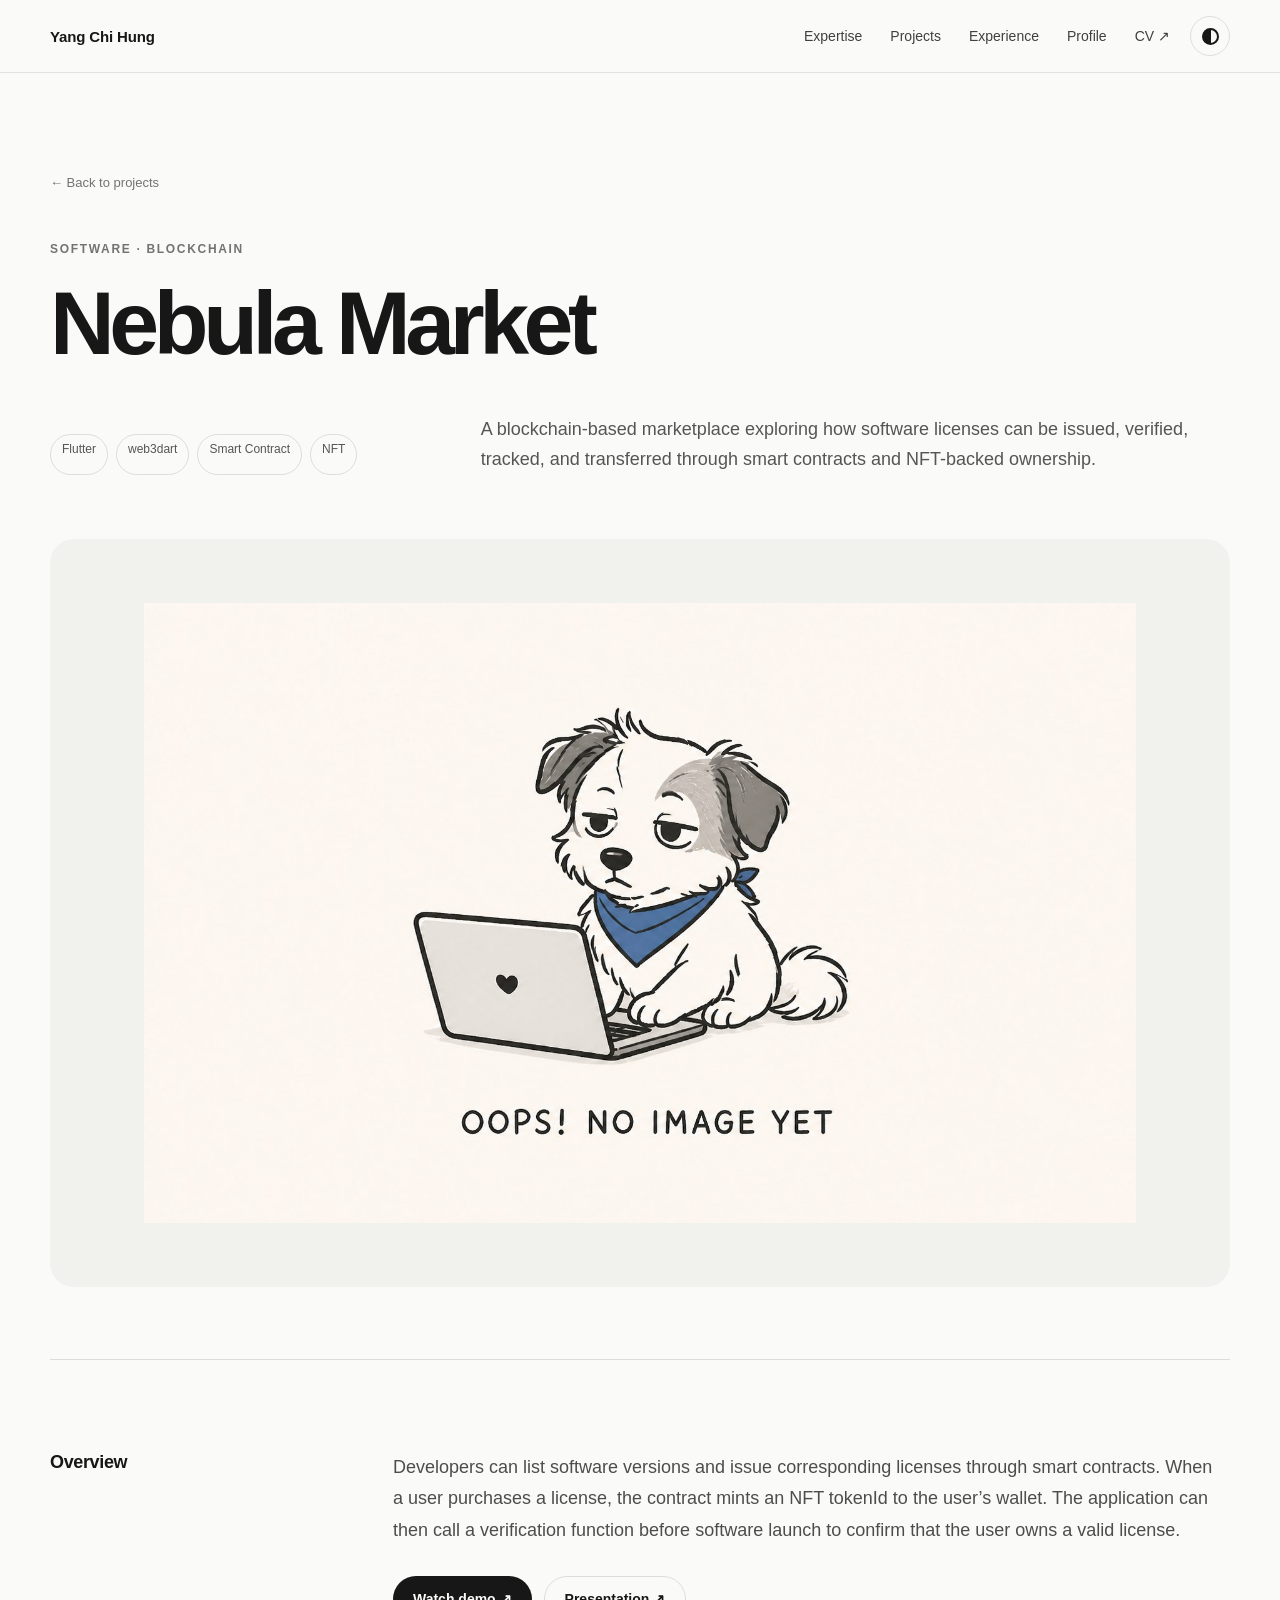
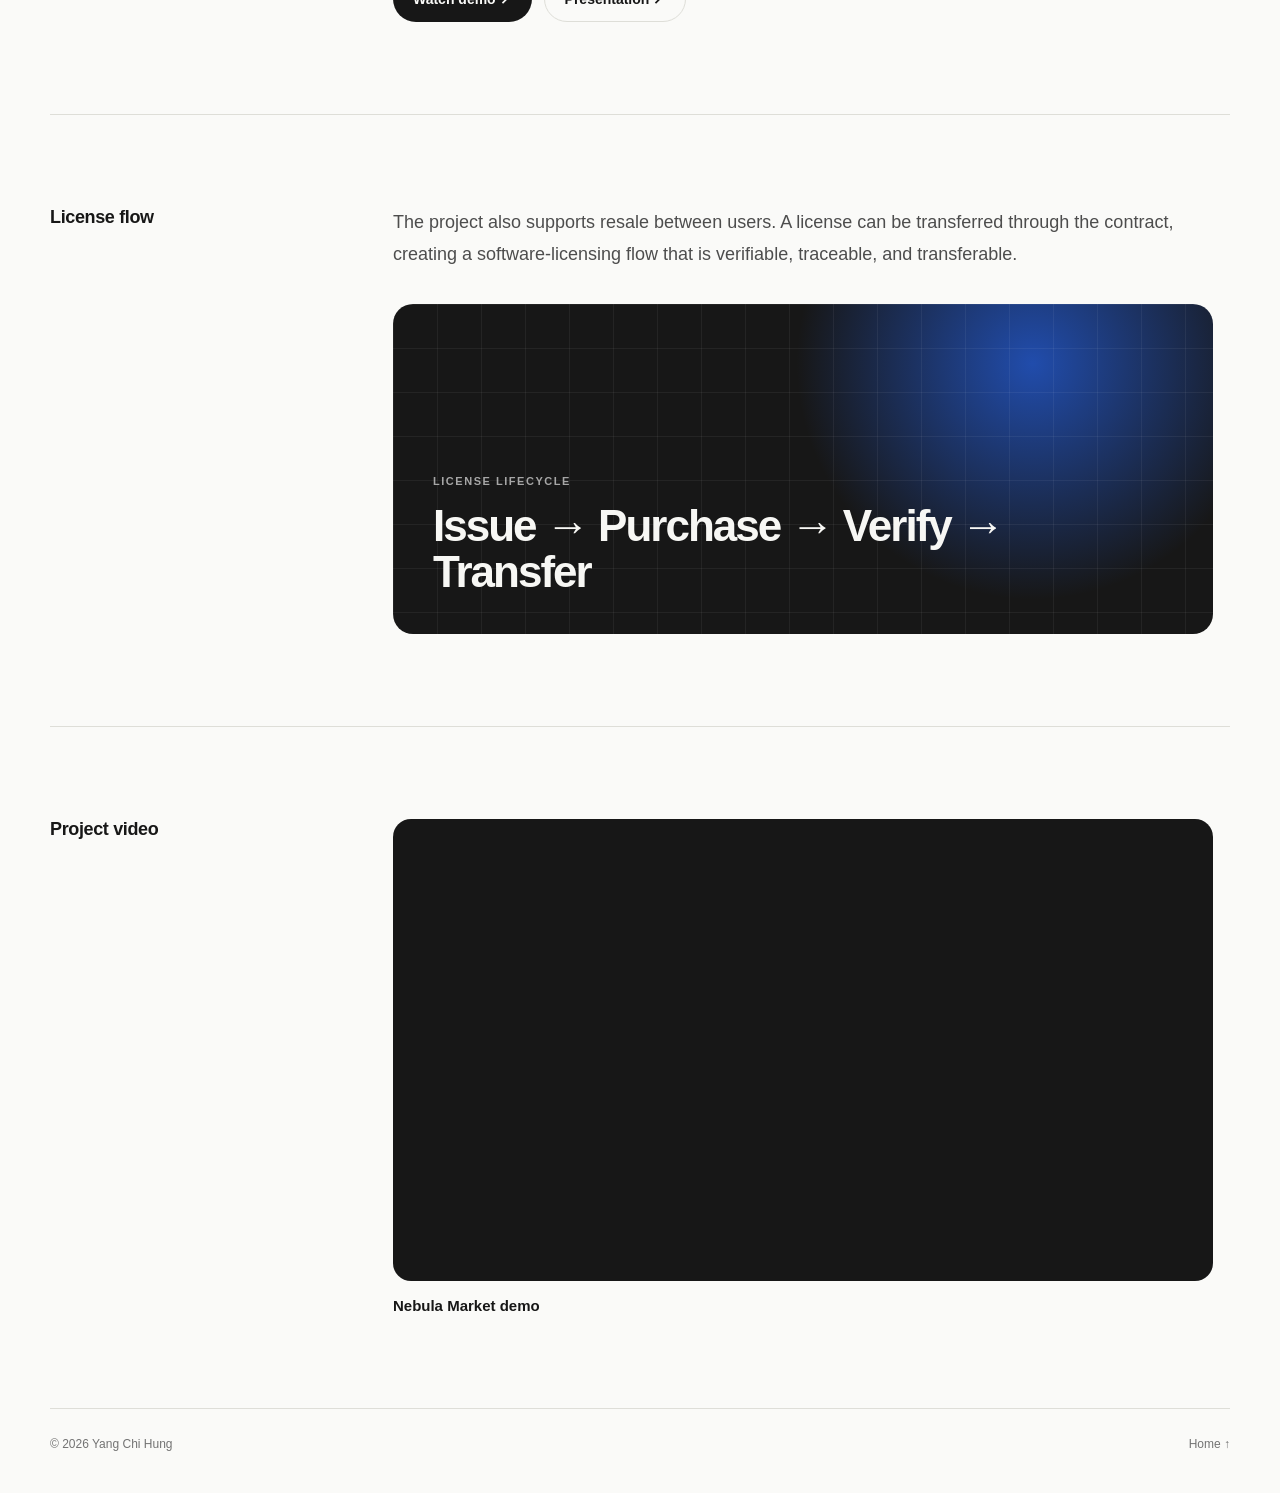
==== projects/nebula.html @ 0f46e376 "Replace Mijing hosted video with YouTube Shorts" ====
<!doctype html>
<html lang="en">
<head>
  <meta charset="utf-8" />
  <meta name="viewport" content="width=device-width, initial-scale=1" />
  <meta name="description" content="Nebula Market — Yang Chi Hung portfolio project." />
  <title>Nebula Market — Yang Chi Hung</title>
  <link rel="icon" href="../assets/favicon.svg" type="image/svg+xml" />
  <script src="../theme-init.js"></script>
  <link rel="stylesheet" href="../styles.css?v=20260827-4" />
</head>
<body class="project-page">
  <header class="site-header"><div class="wrap nav-wrap"><a class="brand" href="../index.html">Yang Chi Hung</a><nav class="nav"><a href="../index.html#expertise">Expertise</a><a href="../index.html#projects">Projects</a><a href="../index.html#experience">Experience</a><a href="../index.html#about">Profile</a><a href="../assets/documents/yang-chi-hung-cv.pdf" target="_blank" rel="noreferrer">CV ↗</a></nav><button class="nav-toggle" type="button" aria-label="Open navigation" aria-expanded="false"><span></span><span></span></button></div></header>
  <main>
    <section class="project-hero wrap reveal">
      <a class="back-link" href="../index.html#projects">← Back to projects</a>
      <p class="eyebrow">Software · Blockchain</p>
      <h1>Nebula Market</h1>
      <div class="project-summary"><div class="tags"><span>Flutter</span><span>web3dart</span><span>Smart Contract</span><span>NFT</span></div><p>A blockchain-based marketplace exploring how software licenses can be issued, verified, tracked, and transferred through smart contracts and NFT-backed ownership.</p></div>
      <div class="project-hero-image project-carousel project-detail-carousel" data-project-gallery="nebula" aria-label="Nebula Market project gallery"><img src="../assets/images/project-placeholder-dog-en.jpg" alt="No image available for the Nebula Market project yet" /></div>
    </section>

    <section class="case-section wrap reveal"><div class="case-grid"><h2>Overview</h2><div class="case-content"><p>Developers can list software versions and issue corresponding licenses through smart contracts. When a user purchases a license, the contract mints an NFT tokenId to the user’s wallet. The application can then call a verification function before software launch to confirm that the user owns a valid license.</p><div class="link-row"><a class="button button-dark" href="https://youtu.be/H5aj_MFhBm4?si=EhKtqLig62_MJYZG" target="_blank" rel="noreferrer">Watch demo ↗</a><a class="button button-light" href="https://canva.link/n22kzscccux7rz4" target="_blank" rel="noreferrer">Presentation ↗</a></div></div></div></section>

    <section class="case-section wrap reveal"><div class="case-grid"><h2>License flow</h2><div class="case-content"><p>The project also supports resale between users. A license can be transferred through the contract, creating a software-licensing flow that is verifiable, traceable, and transferable.</p><div class="case-image visual-placeholder visual-placeholder-compact" role="img" aria-label="Nebula Market software license flow"><span>License lifecycle</span><strong>Issue → Purchase → Verify → Transfer</strong></div></div></div></section>

    <section class="case-section wrap reveal"><div class="case-grid"><h2>Project video</h2><div class="case-content" data-project-videos="nebula"><p>Watch the project demo through the link above.</p></div></div></section>
  </main>
  <footer class="footer wrap"><span>© <span id="year"></span> Yang Chi Hung</span><a href="../index.html">Home ↑</a></footer>
  <script type="module" src="../script.js?v=20260827-4"></script>
</body>
</html>
---- styles.css ----
:root {
  --bg: #fafaf8;
  --surface: #f1f1ed;
  --surface-2: #ffffff;
  --text: #171717;
  --ink: #171717;
  --muted: #737373;
  --line: #deded8;
  --line-strong: #bdbdb5;
  --accent: #2563eb;
  --copy: #555555;
  --copy-strong: #4d4d4d;
  --nav-text: #404040;
  --header-bg: rgba(250,250,248,.86);
  --header-line: rgba(222,222,216,.82);
  --card-wash: rgba(255,255,255,.44);
  --accent-wash: rgba(37,99,235,.06);
  --dialog-shadow: rgba(0,0,0,.24);
  --menu-shadow: rgba(0,0,0,.08);
  --max: 1180px;
  --radius: 24px;
  color-scheme: light;
}

:root[data-theme='dark'] {
  --bg: #0b0b0b;
  --surface: #171717;
  --surface-2: #222222;
  --text: #f4f4f1;
  --ink: #f4f4f1;
  --muted: #a3a3a3;
  --line: #323232;
  --line-strong: #565656;
  --accent: #7aa2ff;
  --copy: #c2c2c0;
  --copy-strong: #d0d0cd;
  --nav-text: #d6d6d3;
  --header-bg: rgba(11,11,11,.86);
  --header-line: rgba(50,50,50,.86);
  --card-wash: rgba(255,255,255,.04);
  --accent-wash: rgba(122,162,255,.12);
  --dialog-shadow: rgba(0,0,0,.55);
  --menu-shadow: rgba(0,0,0,.38);
  color-scheme: dark;
}

@media (prefers-color-scheme: dark) {
  :root:not([data-theme]) {
    --bg: #0b0b0b;
    --surface: #171717;
    --surface-2: #222222;
    --text: #f4f4f1;
    --ink: #f4f4f1;
    --muted: #a3a3a3;
    --line: #323232;
    --line-strong: #565656;
    --accent: #7aa2ff;
    --copy: #c2c2c0;
    --copy-strong: #d0d0cd;
    --nav-text: #d6d6d3;
    --header-bg: rgba(11,11,11,.86);
    --header-line: rgba(50,50,50,.86);
    --card-wash: rgba(255,255,255,.04);
    --accent-wash: rgba(122,162,255,.12);
    --dialog-shadow: rgba(0,0,0,.55);
    --menu-shadow: rgba(0,0,0,.38);
    color-scheme: dark;
  }
}

* { box-sizing: border-box; }
html { scroll-behavior: smooth; }
body {
  margin: 0;
  background: var(--bg);
  color: var(--text);
  font-family: Inter, ui-sans-serif, -apple-system, BlinkMacSystemFont, "Segoe UI", "Noto Sans TC", sans-serif;
  -webkit-font-smoothing: antialiased;
  transition: background-color .25s ease, color .25s ease;
}
a { color: inherit; text-decoration: none; }
img { display: block; width: 100%; }
.wrap { width: min(calc(100% - 48px), var(--max)); margin: 0 auto; }

.site-header {
  position: sticky;
  top: 0;
  z-index: 50;
  border-bottom: 1px solid var(--header-line);
  background: var(--header-bg);
  backdrop-filter: blur(18px);
  transition: border-color .25s ease, background-color .25s ease;
}
.nav-wrap { height: 72px; display: flex; align-items: center; justify-content: space-between; }
.brand { font-size: 15px; font-weight: 700; letter-spacing: -.01em; }
.nav { display: flex; gap: 28px; margin-left:auto; font-size: 14px; color: var(--nav-text); }
.nav a { transition: color .2s ease; }
.nav a:hover { color: var(--accent); }
.theme-toggle { display:grid; width:40px; height:40px; margin-left:20px; padding:0; place-items:center; border:1px solid var(--line); border-radius:50%; color:var(--text); background:transparent; cursor:pointer; transition:border-color .2s ease, color .2s ease, background-color .2s ease; }
.theme-toggle:hover, .theme-toggle:focus-visible { border-color:var(--accent); color:var(--accent); background:var(--accent-wash); }
.theme-toggle:focus-visible { outline:3px solid var(--accent-wash); outline-offset:3px; }
.theme-toggle-icon { display:block; width:17px; height:17px; border:2px solid currentColor; border-radius:50%; background:linear-gradient(90deg,currentColor 50%,transparent 50%); transition:transform .25s ease; }
:root[data-theme='dark'] .theme-toggle-icon { transform:rotate(180deg); }
.nav-toggle { display: none; background: none; border: 0; padding: 10px; cursor: pointer; }
.nav-toggle span { display:block; width:22px; height:1.5px; margin:5px; background:var(--text); }

.hero {
  min-height: calc(100vh - 72px);
  display: grid;
  grid-template-columns: minmax(0, 1.45fr) minmax(280px, .55fr);
  align-items: center;
  gap: 84px;
  padding-top: 80px;
  padding-bottom: 84px;
}
.eyebrow, .section-label, .project-type {
  margin: 0 0 24px;
  font-size: 12px;
  font-weight: 700;
  text-transform: uppercase;
  letter-spacing: .14em;
  color: var(--muted);
}
.hero h1 {
  margin: 0;
  max-width: 840px;
  font-size: clamp(54px, 7vw, 96px);
  line-height: .98;
  letter-spacing: -.065em;
  font-weight: 650;
}
.hero-lead { max-width: 690px; margin: 32px 0 0; color: var(--copy); font-size: clamp(18px, 2vw, 23px); line-height: 1.55; letter-spacing: -.015em; }
.hero-actions { display: flex; gap: 12px; margin-top: 34px; }
.button { display: inline-flex; align-items: center; justify-content: center; min-height: 46px; padding: 0 20px; border-radius: 999px; font-size: 14px; font-weight: 650; transition: transform .2s ease, background .2s ease; }
.button:hover { transform: translateY(-2px); }
.button-dark { background: var(--text); color: var(--bg); }
.button-light { border: 1px solid var(--line); background: transparent; }
.hero-aside { align-self: end; padding-bottom: 4px; }
.portrait { width: 210px; max-width: 100%; aspect-ratio: 4 / 5; object-fit: cover; border-radius: 22px; filter: saturate(.82); }
.hero-meta { display: grid; gap: 8px; margin-top: 20px; font-size: 13px; color: var(--muted); }

.section { padding: 112px 0; border-top: 1px solid var(--line); }
.section h2 { margin: 0; font-size: clamp(36px, 5vw, 64px); line-height: 1.05; letter-spacing: -.045em; font-weight: 620; }
.about-grid { display:grid; grid-template-columns: 1fr 1fr; gap: 88px; }
.about-copy { font-size: 18px; line-height: 1.7; color: var(--copy-strong); }
.about-copy p:first-child { margin-top: 2px; }
.stats { margin-top: 72px; display:grid; grid-template-columns:repeat(4,1fr); border-top:1px solid var(--line); border-bottom:1px solid var(--line); }
.stats div { padding: 24px 18px 24px 0; }
.stats div + div { border-left:1px solid var(--line); padding-left:24px; }
.stats strong { display:block; font-size: 28px; letter-spacing:-.04em; }
.stats span { display:block; margin-top:6px; font-size:13px; color:var(--muted); }
.section-heading { display:grid; grid-template-columns: .35fr 1fr; gap:40px; align-items:end; margin-bottom:56px; }
.section-heading .section-label { margin:0; }
.section-heading.compact { align-items:start; }
.section-heading.compact h2 { font-size: clamp(32px,4vw,48px); max-width:750px; }
.section-heading-simple { display:block; }
.section-heading-simple .section-label { color:var(--ink); font-size:clamp(34px,4.5vw,60px); font-weight:720; line-height:1; letter-spacing:-.045em; text-transform:none; }

.expertise-grid { display:grid; grid-template-columns:1fr 1fr; border-top:1px solid var(--line); }
.expertise-card { display:grid; grid-template-columns:48px 1fr; gap:20px; min-height:310px; padding:34px 30px 34px 0; border-bottom:1px solid var(--line); }
.expertise-card:nth-child(even) { padding-left:30px; border-left:1px solid var(--line); }
.expertise-index { color:var(--muted); font-size:12px; font-variant-numeric:tabular-nums; }
.expertise-kicker { margin:0 0 14px; color:var(--accent); font-size:11px; font-weight:750; letter-spacing:.13em; text-transform:uppercase; }
.expertise-card h3 { margin:0; font-size:clamp(27px,3vw,38px); line-height:1.08; letter-spacing:-.04em; font-weight:620; }
.expertise-card > div > p:not(.expertise-kicker) { max-width:480px; margin:20px 0 0; color:var(--copy); font-size:15px; line-height:1.7; }
.expertise-grid-three { grid-template-columns:repeat(3,1fr); }
.expertise-grid-three .expertise-card { grid-template-columns:34px 1fr; min-height:360px; padding:34px 24px; border-left:1px solid var(--line); }
.expertise-grid-three .expertise-card:first-child { padding-left:0; border-left:0; }

.project-track { padding-top:40px; }
.project-track + .project-track { margin-top:112px; padding-top:72px; border-top:1px solid var(--line); }
.project-track-heading { display:grid; grid-template-columns:.15fr .75fr 1fr; gap:32px; align-items:start; padding-bottom:42px; }
.project-track-heading > span { color:var(--ink); font-size:clamp(29px,4vw,44px); font-weight:620; line-height:1.05; letter-spacing:-.04em; font-variant-numeric:tabular-nums; }
.project-track-heading div > p { margin:0 0 10px; color:var(--accent); font-size:11px; font-weight:750; letter-spacing:.13em; text-transform:uppercase; }
.project-track-heading h3 { margin:0; font-size:clamp(29px,4vw,44px); line-height:1.05; letter-spacing:-.04em; font-weight:620; }
.project-track-heading > p { max-width:500px; margin:0; color:var(--copy); font-size:15px; line-height:1.7; }
.other-projects-label { margin:8px 0 20px; color:var(--muted); font-size:11px; font-weight:750; letter-spacing:.13em; text-transform:uppercase; }

.flagship-project { display:grid; grid-template-columns:minmax(0,1.15fr) minmax(320px,.85fr); gap:clamp(38px,6vw,80px); align-items:center; padding:32px 0 74px; }
.flagship-project:last-child { padding-bottom:0; }
.flagship-project-reverse { grid-template-columns:minmax(320px,.85fr) minmax(0,1.15fr); }
.flagship-project-reverse .flagship-media { order:2; }
.flagship-project-reverse .flagship-copy { order:1; }
.flagship-media { display:block; overflow:hidden; border-radius:var(--radius); background:var(--surface); }
.flagship-media .carousel-slide { width:100%; aspect-ratio:16/10; }
.flagship-media img { height:100%; object-fit:contain; padding:clamp(20px,3vw,44px); transition:transform .4s ease; }
.flagship-media:hover img { transform:scale(1.015); }
.flagship-media.placeholder-media img { padding:0; object-fit:cover; }
.flagship-media.presentation-media img { padding:0; object-fit:contain; background:#ededed; }
.project-carousel { position:relative; }
.carousel-slide { display:none; }
.carousel-slide.is-active { display:block; }
.carousel-button {
  position:absolute;
  top:50%;
  z-index:3;
  width:44px;
  height:44px;
  padding:0 0 3px;
  border:1px solid rgba(255,255,255,.55);
  border-radius:50%;
  color:#fff;
  background:rgba(23,23,23,.72);
  box-shadow:0 5px 18px rgba(0,0,0,.18);
  font:400 30px/1 sans-serif;
  cursor:pointer;
  transform:translateY(-50%);
  transition:background .2s ease, transform .2s ease;
}
.carousel-button:hover { background:var(--accent); transform:translateY(-50%) scale(1.05); }
.carousel-button:focus-visible { outline:3px solid rgba(37,99,235,.35); outline-offset:3px; }
.carousel-prev { left:16px; }
.carousel-next { right:16px; }
.carousel-status { position:absolute; right:16px; bottom:14px; z-index:3; padding:7px 10px; border-radius:999px; color:#fff; background:rgba(23,23,23,.72); font-size:11px; font-variant-numeric:tabular-nums; }
.project-carousel.is-single .carousel-button, .project-carousel.is-single .carousel-status { display:none; }
.project-carousel:focus-visible { outline:3px solid rgba(37,99,235,.35); outline-offset:4px; }
.project-detail-carousel .carousel-track { width:100%; }
.video-grid { display:grid; grid-template-columns:repeat(2,minmax(0,1fr)); gap:24px; }
.video-grid-single { grid-template-columns:1fr; }
.video-card { min-width:0; }
.video-embed { position:relative; overflow:hidden; aspect-ratio:16/9; border-radius:18px; background:#171717; }
.video-embed iframe, .video-embed video { position:absolute; inset:0; width:100%; height:100%; border:0; }
.video-embed video { object-fit:contain; background:#171717; }
.video-grid-single .video-card-portrait { width:min(100%,420px); }
.video-card-portrait .video-embed { aspect-ratio:9/16; }
.video-card h3 { margin:14px 0 0; font-size:15px; line-height:1.4; }
.feature-tour-shell { --feature-accent:#c92a2a; }
.feature-tour-heading { max-width:850px; }
.feature-tour-heading .eyebrow { margin-bottom:12px; color:var(--feature-accent); }
.feature-tour-heading h3 { margin:0; font-size:clamp(38px,5vw,64px); line-height:1.02; letter-spacing:-.05em; }
.feature-tour-heading > p:last-child { max-width:760px; margin:20px 0 0; color:var(--copy); font-size:17px; line-height:1.7; }
.feature-tour-map { position:relative; overflow:hidden; margin-top:42px; border:1px solid var(--line); border-radius:26px; background:#ededed; }
.feature-tour-map > img { aspect-ratio:16/9; object-fit:contain; }
.feature-hotspot { position:absolute; left:var(--hotspot-x); top:var(--hotspot-y); width:42px; height:42px; padding:0; border:2px solid #fff; border-radius:50%; color:#fff; background:rgba(23,23,23,.76); box-shadow:0 5px 18px rgba(0,0,0,.28); cursor:pointer; transform:translate(-50%,-50%); transition:background .2s ease, box-shadow .2s ease, transform .2s ease; }
.feature-hotspot::before { content:''; position:absolute; inset:13px; border-radius:50%; background:currentColor; }
.feature-hotspot span { position:absolute; left:50%; bottom:calc(100% + 8px); width:max-content; max-width:150px; padding:6px 8px; border-radius:7px; color:var(--feature-accent); background:#fff; box-shadow:0 4px 14px rgba(0,0,0,.18); font:700 11px/1.2 Inter,ui-sans-serif,sans-serif; opacity:0; pointer-events:none; transform:translate(-50%,4px); transition:opacity .2s ease, transform .2s ease; }
.feature-hotspot:hover, .feature-hotspot:focus-visible { transform:translate(-50%,-50%) scale(1.1); }
.feature-hotspot:hover span, .feature-hotspot:focus-visible span, .feature-hotspot.is-active span { opacity:1; transform:translate(-50%,0); }
.feature-hotspot.is-active { color:#fff; background:var(--feature-accent); box-shadow:0 0 0 4px rgba(201,42,42,.2),0 5px 18px rgba(0,0,0,.28); }
.feature-hotspot:focus-visible { outline:3px solid rgba(201,42,42,.34); outline-offset:3px; }
.feature-tour-tabs { display:grid; grid-template-columns:repeat(6,minmax(0,1fr)); gap:8px; margin-top:14px; }
.feature-tour-tab { min-height:54px; padding:11px 13px; border:1px solid var(--line); border-radius:13px; color:var(--copy); background:transparent; font:650 12px/1.3 Inter,ui-sans-serif,sans-serif; text-align:left; cursor:pointer; transition:border-color .2s ease, color .2s ease, background .2s ease; }
.feature-tour-tab:hover, .feature-tour-tab:focus-visible, .feature-tour-tab.is-active { border-color:var(--feature-accent); color:var(--feature-accent); background:rgba(201,42,42,.06); }
.feature-tour-tab:focus-visible { outline:3px solid rgba(201,42,42,.24); outline-offset:2px; }
.feature-tour-detail { display:grid; grid-template-columns:minmax(0,1.55fr) minmax(280px,.45fr); gap:18px; margin-top:18px; }
.feature-tour-panel { display:flex; min-height:100%; padding:36px; justify-content:center; flex-direction:column; border:1px solid var(--line); border-radius:22px; background:var(--surface); }
.feature-tour-preview { overflow:hidden; aspect-ratio:16/9; border:1px solid var(--line); border-radius:22px; background:#ededed; }
.feature-tour-preview img { height:100%; object-fit:contain; }
.feature-tour-index { margin:0; color:var(--muted); font-size:10px; font-weight:750; letter-spacing:.13em; text-transform:uppercase; }
.feature-tour-panel h3 { margin:10px 0 0; color:var(--feature-accent); font-size:clamp(30px,3vw,43px); line-height:1.05; letter-spacing:-.04em; }
.feature-tour-panel > p:last-child { margin:18px 0 0; color:var(--copy); font-size:16px; line-height:1.7; }
.project-story-heading { max-width:850px; }
.project-story-heading .eyebrow { margin-bottom:12px; }
.project-story-heading h2 { margin:0; font-size:clamp(42px,6vw,72px); line-height:1; letter-spacing:-.055em; font-weight:640; }
.project-story-heading > p:last-child { max-width:700px; margin:22px 0 0; color:var(--copy); font-size:17px; line-height:1.7; }
.story-navigation { position:sticky; top:12px; z-index:12; display:grid; grid-template-columns:repeat(5,1fr); gap:1px; overflow:hidden; margin-top:42px; border:1px solid var(--line); border-radius:16px; background:var(--line); box-shadow:0 10px 30px var(--menu-shadow); }
.story-navigation a { display:flex; min-height:64px; padding:13px 15px; align-items:center; gap:10px; color:var(--copy); background:var(--bg); font-size:12px; font-weight:700; transition:color .2s ease, background .2s ease; }
.story-navigation a:hover, .story-navigation a:focus-visible { color:var(--accent); background:var(--surface); }
.story-navigation span { color:var(--accent); font-variant-numeric:tabular-nums; }
.story-chapter { padding:112px 0 12px; scroll-margin-top:84px; }
.story-chapter + .story-chapter { margin-top:88px; border-top:1px solid var(--line); }
.story-chapter-heading { display:grid; grid-template-columns:.32fr 1fr; gap:50px; margin-bottom:44px; }
.story-chapter-heading > div:first-child { display:flex; align-items:baseline; gap:14px; }
.story-chapter-heading span { color:var(--accent); font-size:34px; font-weight:650; letter-spacing:-.04em; }
.story-chapter-heading > div:first-child p { margin:0; color:var(--muted); font-size:11px; font-weight:750; letter-spacing:.12em; text-transform:uppercase; }
.story-chapter-heading h3 { max-width:780px; margin:0; font-size:clamp(34px,4.5vw,58px); line-height:1.04; letter-spacing:-.05em; }
.story-chapter-heading > div:last-child p { max-width:760px; margin:20px 0 0; color:var(--copy); font-size:16px; line-height:1.75; }
.story-card-grid { display:grid; grid-template-columns:repeat(2,minmax(0,1fr)); gap:22px; }
.story-card { overflow:hidden; margin:0; border:1px solid var(--line); border-radius:22px; background:var(--surface); }
.story-card-wide { grid-column:1 / -1; }
.story-card-media { overflow:hidden; aspect-ratio:16/9; background:#ededed; }
.story-card-media img { height:100%; object-fit:contain; }
.story-card figcaption { min-height:190px; padding:25px 27px 28px; }
.story-card figcaption > p { margin:0 0 12px; color:var(--accent); font-size:10px; font-weight:750; letter-spacing:.13em; text-transform:uppercase; }
.story-card h4 { margin:0; font-size:clamp(23px,2.5vw,34px); line-height:1.08; letter-spacing:-.035em; }
.story-card figcaption > span { display:block; max-width:680px; margin-top:14px; color:var(--copy); font-size:14px; line-height:1.65; }
.story-card-wide figcaption { display:grid; grid-template-columns:.3fr 1fr; gap:12px 40px; min-height:auto; }
.story-card-wide figcaption > p { grid-column:1; grid-row:1 / 3; }
.story-card-wide h4, .story-card-wide figcaption > span { grid-column:2; }
.flagship-copy { max-width:530px; }
.flagship-meta { display:flex; justify-content:space-between; gap:24px; margin-bottom:46px; padding-bottom:14px; border-bottom:1px solid var(--line); color:var(--muted); font-size:11px; font-weight:700; letter-spacing:.1em; text-transform:uppercase; }
.flagship-copy .project-type { margin-bottom:14px; }
.flagship-copy h3 { margin:0; font-size:clamp(32px,4vw,52px); line-height:1.04; letter-spacing:-.045em; font-weight:620; }
.flagship-copy > p:not(.project-type) { margin:22px 0 0; color:var(--copy); font-size:16px; line-height:1.7; }

.other-project-grid { display:grid; grid-template-columns:repeat(3,1fr); border-top:1px solid var(--line); }
.other-project { display:block; min-width:0; padding:28px 28px 30px 0; border-bottom:1px solid var(--line); }
.other-project:nth-child(3n+2), .other-project:nth-child(3n+3) { padding-left:28px; border-left:1px solid var(--line); }
.other-project-media { overflow:hidden; aspect-ratio:16/10; border-radius:14px; background:var(--surface); }
.other-project-media img { height:100%; object-fit:cover; transition:transform .35s ease; }
.other-project-media img.media-contain { object-fit:contain; padding:14px; }
.other-project-media img.media-dark { background:#414141; }
a.other-project:hover .other-project-media img { transform:scale(1.018); }
.other-project-body { display:flex; min-height:230px; flex-direction:column; padding-top:22px; }
.other-project span { color:var(--muted); font-size:11px; font-weight:700; letter-spacing:.11em; text-transform:uppercase; }
.other-project h3 { margin:26px 0 0; font-size:23px; line-height:1.15; letter-spacing:-.03em; }
.other-project p { margin:14px 0 28px; color:var(--muted); font-size:14px; line-height:1.6; }
.other-project b { margin-top:auto; font-size:12px; font-weight:700; }
a.other-project:hover h3, a.other-project:hover b { color:var(--accent); }

.discipline-group { display:grid; grid-template-columns:.35fr 1fr; gap:40px; padding:58px 0 86px; border-top:1px solid var(--line); }
.discipline-group:last-child { padding-bottom:0; }
.discipline-heading { position:sticky; top:104px; align-self:start; }
.discipline-heading span { display:block; margin-bottom:18px; color:var(--muted); font-size:12px; font-variant-numeric:tabular-nums; }
.discipline-heading p { margin:0; font-size:20px; line-height:1.35; letter-spacing:-.02em; font-weight:650; }
.discipline-projects { display:grid; grid-template-columns:1fr 1fr; gap:16px; }
.portfolio-card { display:flex; min-height:260px; padding:28px; flex-direction:column; border:1px solid var(--line); border-radius:20px; background:var(--card-wash); transition:border-color .2s ease, transform .2s ease, background .2s ease; }
a.portfolio-card:hover { transform:translateY(-3px); border-color:var(--line-strong); background:var(--surface-2); }
.portfolio-card-featured { grid-column:1 / -1; min-height:360px; padding:36px; background:var(--surface); }
.project-card-top { display:flex; justify-content:space-between; gap:20px; margin-bottom:auto; color:var(--muted); font-size:11px; font-weight:700; letter-spacing:.1em; text-transform:uppercase; }
.project-card-top span:last-child { text-align:right; }
.portfolio-card h3 { max-width:720px; margin:58px 0 0; font-size:clamp(25px,3vw,40px); line-height:1.1; letter-spacing:-.035em; font-weight:620; }
.portfolio-card:not(.portfolio-card-featured) h3 { margin-top:54px; font-size:25px; }
.portfolio-card p { max-width:700px; margin:16px 0 0; color:var(--copy); line-height:1.65; }
.portfolio-card .tags { margin-top:24px; }
.portfolio-card .text-link { margin-top:28px; }

.featured-project { margin-top: 32px; }
.project-media { display:block; background:var(--surface); border-radius:var(--radius); overflow:hidden; }
.project-media img { aspect-ratio: 16/10; object-fit: contain; padding: clamp(22px,4vw,54px); transition: transform .45s cubic-bezier(.2,.7,.2,1); }
.project-media-large img { aspect-ratio: 16/8.4; }
.project-media:hover img { transform: scale(1.018); }
.project-info { display:grid; grid-template-columns:.35fr 1fr; gap:40px; padding-top:30px; }
.project-index { font-size:13px; color:var(--muted); font-variant-numeric:tabular-nums; }
.project-info h3, .project-card h3 { margin:0; font-size: clamp(27px,3vw,40px); line-height:1.12; letter-spacing:-.035em; font-weight:620; }
.project-info p:not(.project-type), .project-card p:not(.project-type) { max-width:760px; color:var(--copy); line-height:1.65; font-size:16px; }
.project-type { margin:0 0 12px; }
.tags { display:flex; flex-wrap:wrap; gap:8px; margin-top:20px; }
.tags span, .tags a { padding:7px 11px; border:1px solid var(--line); border-radius:999px; font-size:12px; color:var(--copy); }
.tags a { transition:border-color .2s ease, color .2s ease, background .2s ease; }
.tags a:hover, .tags a:focus-visible { border-color:var(--accent); color:var(--accent); background:var(--accent-wash); }
.text-link { display:inline-flex; gap:9px; margin-top:26px; font-size:14px; font-weight:700; }
.text-link span { transition:transform .2s ease; }
.text-link:hover span { transform:translateX(4px); }
.project-pair { display:grid; grid-template-columns:1fr 1fr; gap:26px; margin-top:92px; }
.project-card .project-media img { aspect-ratio:16/11; }
.card-body { padding-top:24px; }
.card-body .project-index { margin-bottom:24px; }

.more-grid { display:grid; grid-template-columns:1fr 1fr; border-top:1px solid var(--line); }
.mini-project { display:grid; grid-template-columns:140px 1fr; gap:24px; padding:28px 0; border-bottom:1px solid var(--line); }
.mini-project:nth-child(odd) { padding-right:28px; }
.mini-project:nth-child(even) { padding-left:28px; border-left:1px solid var(--line); }
.mini-project img { width:140px; height:92px; object-fit:cover; border-radius:12px; background:var(--surface); }
.mini-project span { font-size:11px; text-transform:uppercase; letter-spacing:.12em; color:var(--muted); font-weight:700; }
.mini-project h3 { margin:8px 0 4px; font-size:18px; letter-spacing:-.02em; }
.mini-project p { margin:0; color:var(--muted); font-size:13px; line-height:1.5; }
.mini-project:hover h3 { color:var(--accent); }

.timeline { margin-top:38px; border-top:1px solid var(--line); }
.timeline-row { display:grid; grid-template-columns:.28fr .72fr .5fr; gap:28px; align-items:center; padding:27px 0; border-bottom:1px solid var(--line); }
.timeline-row span { color:var(--muted); font-size:13px; }
.timeline-row h3 { margin:0; font-size:19px; font-weight:600; }
.timeline-row p { margin:0; text-align:right; color:var(--muted); }

.split-section { display:grid; grid-template-columns:1fr 1fr; gap:80px; }
.award-list > div, .skill-list > div { padding:22px 0; border-bottom:1px solid var(--line); }
.award-list span { font-size:12px; color:var(--muted); }
.award-list h3, .skill-list h3 { margin:7px 0 3px; font-size:17px; }
.award-list p, .skill-list p { margin:0; color:var(--muted); line-height:1.5; }
.skill-tags { display:flex; flex-wrap:wrap; gap:8px; margin-top:12px; }
.skill-tag { display:inline-flex; align-items:center; gap:7px; padding:8px 11px; border:1px solid var(--line); border-radius:999px; color:var(--copy); font-size:12px; transition:border-color .2s ease, color .2s ease, background .2s ease, transform .2s ease; }
.skill-tag span { color:var(--accent); font-size:10px; }
.skill-tag:hover, .skill-tag:focus-visible { border-color:var(--accent); color:var(--accent); background:var(--accent-wash); transform:translateY(-1px); }
.skill-dialog { width:min(620px,calc(100% - 32px)); max-height:min(720px,calc(100vh - 48px)); padding:0; border:0; border-radius:24px; color:var(--ink); background:var(--bg); box-shadow:0 28px 90px var(--dialog-shadow); }
.skill-dialog::backdrop { background:rgba(18,18,18,.58); backdrop-filter:blur(4px); }
.skill-dialog-header { display:flex; justify-content:space-between; gap:28px; align-items:start; padding:28px 30px 24px; border-bottom:1px solid var(--line); }
.skill-dialog-header p { margin:0 0 7px; color:var(--accent); font-size:10px; font-weight:750; letter-spacing:.13em; text-transform:uppercase; }
.skill-dialog-header h2 { margin:0; font-size:30px; letter-spacing:-.035em; }
.skill-dialog-close { width:38px; height:38px; flex:0 0 auto; padding:0 0 3px; border:1px solid var(--line); border-radius:50%; color:var(--ink); background:transparent; font:300 26px/1 sans-serif; cursor:pointer; }
.skill-dialog-close:hover, .skill-dialog-close:focus-visible { border-color:var(--accent); color:var(--accent); }
.skill-dialog-projects { padding:8px 30px 30px; }
.skill-dialog-project { display:grid; grid-template-columns:1fr auto; gap:7px 24px; align-items:center; padding:22px 0; border-bottom:1px solid var(--line); }
.skill-dialog-project span { grid-column:1; color:var(--muted); font-size:10px; font-weight:700; letter-spacing:.1em; text-transform:uppercase; }
.skill-dialog-project strong { grid-column:1; font-size:19px; line-height:1.25; }
.skill-dialog-project b { grid-column:2; grid-row:1 / 3; color:var(--accent); font-size:20px; }
.skill-dialog-project:hover strong, .skill-dialog-project:focus-visible strong { color:var(--accent); }
[id^="project-"] { scroll-margin-top:112px; }
[id^="project-"]:target { animation:project-target-highlight 1.1s ease; }
@keyframes project-target-highlight {
  0% { box-shadow:0 0 0 10px rgba(37,99,235,.28); }
  100% { box-shadow:0 0 0 0 rgba(37,99,235,0); }
}

.contact-section { padding:130px 0 120px; border-top:1px solid var(--line); }
.contact-section h2 { margin:0; max-width:900px; font-size:clamp(42px,6vw,78px); line-height:1.04; letter-spacing:-.055em; font-weight:620; }
.contact-links { display:flex; flex-wrap:wrap; gap:18px 32px; margin-top:50px; font-size:15px; font-weight:650; }
.contact-links a:hover { color:var(--accent); }
.footer { display:flex; justify-content:space-between; padding:28px 0 42px; border-top:1px solid var(--line); color:var(--muted); font-size:12px; }

.reveal { opacity:0; transform:translateY(18px); transition:opacity .65s ease, transform .65s ease; }
.reveal.visible { opacity:1; transform:none; }

/* project detail pages */
.project-page .site-header { position:static; }
.project-hero { padding:100px 0 72px; }
.project-hero .back-link { display:inline-block; margin-bottom:52px; color:var(--muted); font-size:13px; }
.project-hero h1 { margin:0; max-width:1000px; font-size:clamp(52px,7vw,92px); line-height:.98; letter-spacing:-.06em; font-weight:650; }
.project-summary { display:grid; grid-template-columns:.65fr 1.35fr; gap:70px; margin-top:46px; }
.project-summary p { margin:0; font-size:18px; line-height:1.7; color:var(--copy); }
.project-hero-image { margin-top:64px; border-radius:var(--radius); background:var(--surface); padding:clamp(24px,5vw,70px); }
.project-hero-image img { max-height:620px; object-fit:contain; }
.case-section { padding:92px 0; border-top:1px solid var(--line); }
.case-grid { display:grid; grid-template-columns:.35fr 1fr; gap:50px; }
.case-grid h2 { margin:0; font-size:18px; letter-spacing:-.02em; }
.case-content { max-width:820px; }
.case-content > p { margin-top:0; font-size:18px; line-height:1.75; color:var(--copy-strong); }
.project-facts { margin-top:38px; border-top:1px solid var(--line); }
.project-facts > div { display:grid; grid-template-columns:.32fr 1fr; gap:24px; padding:22px 0; border-bottom:1px solid var(--line); }
.project-facts span { color:var(--muted); font-size:10px; font-weight:750; letter-spacing:.12em; text-transform:uppercase; }
.project-facts p { margin:0; color:var(--copy-strong); font-size:15px; line-height:1.6; }
.case-image { margin-top:34px; border-radius:20px; overflow:hidden; background:var(--surface); }
.case-image img { max-height:620px; object-fit:contain; padding:26px; }
.case-image-dark { background:#414141; }
.case-image-dark img { padding:0; }
.visual-placeholder {
  min-height:460px;
  display:flex;
  flex-direction:column;
  justify-content:flex-end;
  gap:16px;
  overflow:hidden;
  color:#f7f7f4;
  background-color:#171717;
  background-image:linear-gradient(rgba(255,255,255,.055) 1px,transparent 1px),linear-gradient(90deg,rgba(255,255,255,.055) 1px,transparent 1px),radial-gradient(circle at 78% 18%,rgba(37,99,235,.7),transparent 34%);
  background-size:44px 44px,44px 44px,100% 100%;
}
.visual-placeholder span { font-size:11px; font-weight:750; letter-spacing:.14em; text-transform:uppercase; color:rgba(255,255,255,.62); }
.visual-placeholder strong { max-width:760px; font-size:clamp(30px,5vw,60px); line-height:1.04; letter-spacing:-.045em; font-weight:580; }
.visual-placeholder small { margin-top:14px; color:rgba(255,255,255,.45); font-size:11px; letter-spacing:.08em; text-transform:uppercase; }
.case-image.visual-placeholder { padding:40px; }
.visual-placeholder-compact { min-height:330px; }
.visual-placeholder-compact strong { max-width:640px; font-size:clamp(26px,4vw,44px); }
.stage-heading > span { display:block; margin-bottom:10px; color:var(--accent); font-size:11px; font-weight:750; letter-spacing:.13em; text-transform:uppercase; }
.stage-heading h2 { max-width:220px; line-height:1.35; }
.stage-roadmap { display:grid; grid-template-columns:repeat(4,minmax(0,1fr)); margin:40px 0 0; padding:0; list-style:none; border-top:1px solid var(--line); border-bottom:1px solid var(--line); }
.stage-roadmap li + li { border-left:1px solid var(--line); }
.stage-roadmap a { display:flex; min-height:150px; padding:20px 18px; flex-direction:column; transition:color .2s ease, background .2s ease; }
.stage-roadmap a:hover { color:var(--accent); background:var(--surface); }
.stage-roadmap span { color:var(--muted); font-size:11px; font-weight:750; letter-spacing:.12em; }
.stage-roadmap strong { margin-top:auto; font-size:17px; letter-spacing:-.02em; }
.stage-roadmap small { margin-top:6px; color:var(--muted); font-size:11px; line-height:1.4; }
.stage-feature-grid { display:grid; grid-template-columns:repeat(2,minmax(0,1fr)); margin-top:38px; border-top:1px solid var(--line); }
.stage-feature-grid article { padding:24px 24px 26px 0; border-bottom:1px solid var(--line); }
.stage-feature-grid article:nth-child(even) { padding-left:24px; border-left:1px solid var(--line); }
.stage-feature-grid h3 { margin:0 0 10px; font-size:15px; }
.stage-feature-grid p { margin:0; color:var(--muted); font-size:13px; line-height:1.65; }
.stage-feature-grid code { padding:2px 5px; border-radius:5px; background:var(--surface); font-size:.92em; }
.stage-video { margin-top:40px; }
.stage-result-grid { display:grid; grid-template-columns:repeat(2,minmax(0,1fr)); gap:22px; margin-top:38px; }
.stage-result-card { margin:0; overflow:hidden; border:1px solid var(--line); border-radius:20px; background:var(--surface); }
.stage-result-card img { width:100%; aspect-ratio:16/10; object-fit:cover; background:#171717; }
.stage-result-card figcaption { display:flex; min-height:116px; padding:20px; flex-direction:column; gap:8px; }
.stage-result-card strong { font-size:16px; }
.stage-result-card span { color:var(--muted); font-size:13px; line-height:1.55; }
.role-grid { display:grid; grid-template-columns:repeat(3,1fr); gap:14px; margin-top:34px; }
.role-grid div { padding:22px; border:1px solid var(--line); border-radius:16px; }
.role-grid h3 { margin:0 0 10px; font-size:15px; }
.role-grid p { margin:0; color:var(--muted); line-height:1.55; font-size:13px; }
.link-row { display:flex; flex-wrap:wrap; gap:12px; margin-top:30px; }

@media (max-width: 840px) {
  .wrap { width:min(calc(100% - 32px),var(--max)); }
  .nav { display:none; position:absolute; left:16px; right:16px; top:64px; padding:18px; flex-direction:column; gap:18px; border:1px solid var(--line); background:var(--bg); border-radius:16px; box-shadow:0 16px 40px var(--menu-shadow); }
  .nav.open { display:flex; }
  .nav-toggle { display:block; }
  .theme-toggle { margin-left:auto; }
  .hero { grid-template-columns:1fr; min-height:auto; gap:56px; padding-top:82px; }
  .hero-aside { display:flex; align-items:end; gap:22px; }
  .portrait { width:138px; }
  .about-grid, .section-heading, .project-info, .split-section, .project-summary, .case-grid, .discipline-group { grid-template-columns:1fr; gap:32px; }
  .discipline-heading { position:static; }
  .expertise-card { min-height:340px; }
  .expertise-grid-three { grid-template-columns:1fr; }
  .expertise-grid-three .expertise-card, .expertise-grid-three .expertise-card:first-child { min-height:auto; padding:30px 0; border-left:0; }
  .project-track-heading { grid-template-columns:auto 1fr; gap:18px 24px; }
  .project-track-heading > span { grid-column:1; grid-row:1; }
  .project-track-heading > div { grid-column:2; grid-row:1; }
  .project-track-heading > p { grid-column:1 / -1; max-width:620px; }
  .project-track + .project-track { margin-top:86px; padding-top:58px; }
  .flagship-project, .flagship-project-reverse { grid-template-columns:1fr; gap:34px; padding:58px 0; }
  .flagship-project-reverse .flagship-media, .flagship-project-reverse .flagship-copy { order:initial; }
  .flagship-copy { max-width:none; }
  .other-project-grid { grid-template-columns:1fr 1fr; }
  .other-project, .other-project:nth-child(3n+2), .other-project:nth-child(3n+3) { padding:26px 24px 26px 0; border-left:0; }
  .other-project:nth-child(even) { padding-left:24px; border-left:1px solid var(--line); }
  .stats { grid-template-columns:1fr 1fr; }
  .stats div:nth-child(3) { border-top:1px solid var(--line); border-left:0; padding-left:0; }
  .stats div:nth-child(4) { border-top:1px solid var(--line); }
  .project-pair { grid-template-columns:1fr; gap:70px; }
  .more-grid { grid-template-columns:1fr; }
  .mini-project:nth-child(odd), .mini-project:nth-child(even) { padding:24px 0; border-left:0; }
  .timeline-row { grid-template-columns:1fr; gap:6px; }
  .timeline-row p { text-align:left; }
  .stage-heading h2 { max-width:none; }
  .stage-roadmap { grid-template-columns:repeat(2,minmax(0,1fr)); }
  .stage-roadmap li:nth-child(3) { border-left:0; border-top:1px solid var(--line); }
  .stage-roadmap li:nth-child(4) { border-top:1px solid var(--line); }
  .role-grid { grid-template-columns:1fr; }
  .feature-tour-tabs { grid-template-columns:repeat(3,minmax(0,1fr)); }
  .feature-tour-detail, .story-chapter-heading { grid-template-columns:1fr; }
  .story-chapter-heading { gap:24px; }
  .story-navigation { position:static; grid-template-columns:repeat(3,1fr); }
}

@media (max-width: 520px) {
  .hero h1 { font-size:50px; }
  .hero-aside { align-items:start; }
  .portrait { width:112px; }
  .section { padding:82px 0; }
  .expertise-grid, .discipline-projects { grid-template-columns:1fr; }
  .expertise-card, .expertise-card:nth-child(even) { min-height:auto; padding:28px 0; border-left:0; }
  .portfolio-card-featured { grid-column:auto; min-height:360px; padding:26px; }
  .portfolio-card { min-height:250px; padding:24px; }
  .flagship-project { padding:48px 0; }
  .flagship-meta { margin-bottom:30px; }
  .carousel-button { width:38px; height:38px; font-size:26px; }
  .carousel-prev { left:10px; }
  .carousel-next { right:10px; }
  .carousel-status { right:10px; bottom:10px; }
  .other-project-grid { grid-template-columns:1fr; }
  .video-grid { grid-template-columns:1fr; }
  .feature-hotspot { display:none; }
  .feature-tour-tabs { grid-template-columns:1fr 1fr; }
  .feature-tour-panel { padding:28px; }
  .story-navigation { grid-template-columns:1fr 1fr; }
  .story-card-grid { grid-template-columns:1fr; }
  .story-card-wide { grid-column:auto; }
  .story-card figcaption, .story-card-wide figcaption { display:block; min-height:auto; padding:22px; }
  .story-card-wide figcaption > p, .story-card-wide h4, .story-card-wide figcaption > span { grid-column:auto; grid-row:auto; }
  .story-chapter { padding-top:82px; }
  .story-chapter + .story-chapter { margin-top:58px; }
  .project-facts > div { grid-template-columns:1fr; gap:8px; }
  .stage-feature-grid, .stage-result-grid { grid-template-columns:1fr; }
  .stage-feature-grid article, .stage-feature-grid article:nth-child(even) { padding:22px 0; border-left:0; }
  .skill-dialog-header { padding:24px 22px 20px; }
  .skill-dialog-header h2 { font-size:26px; }
  .skill-dialog-projects { padding:6px 22px 24px; }
  .other-project, .other-project:nth-child(3n+2), .other-project:nth-child(3n+3), .other-project:nth-child(even) { padding:24px 0; border-left:0; }
  .other-project-body { min-height:210px; }
  .stats { grid-template-columns:1fr; }
  .stats div + div { border-left:0; border-top:1px solid var(--line); padding-left:0; }
  .mini-project { grid-template-columns:112px 1fr; gap:16px; }
  .mini-project img { width:112px; height:78px; }
  .contact-section { padding:94px 0; }
}

@media (prefers-reduced-motion: reduce) {
  html { scroll-behavior:auto; }
  *, *::before, *::after { animation-duration:.01ms !important; transition-duration:.01ms !important; }
  .reveal { opacity:1; transform:none; }
}
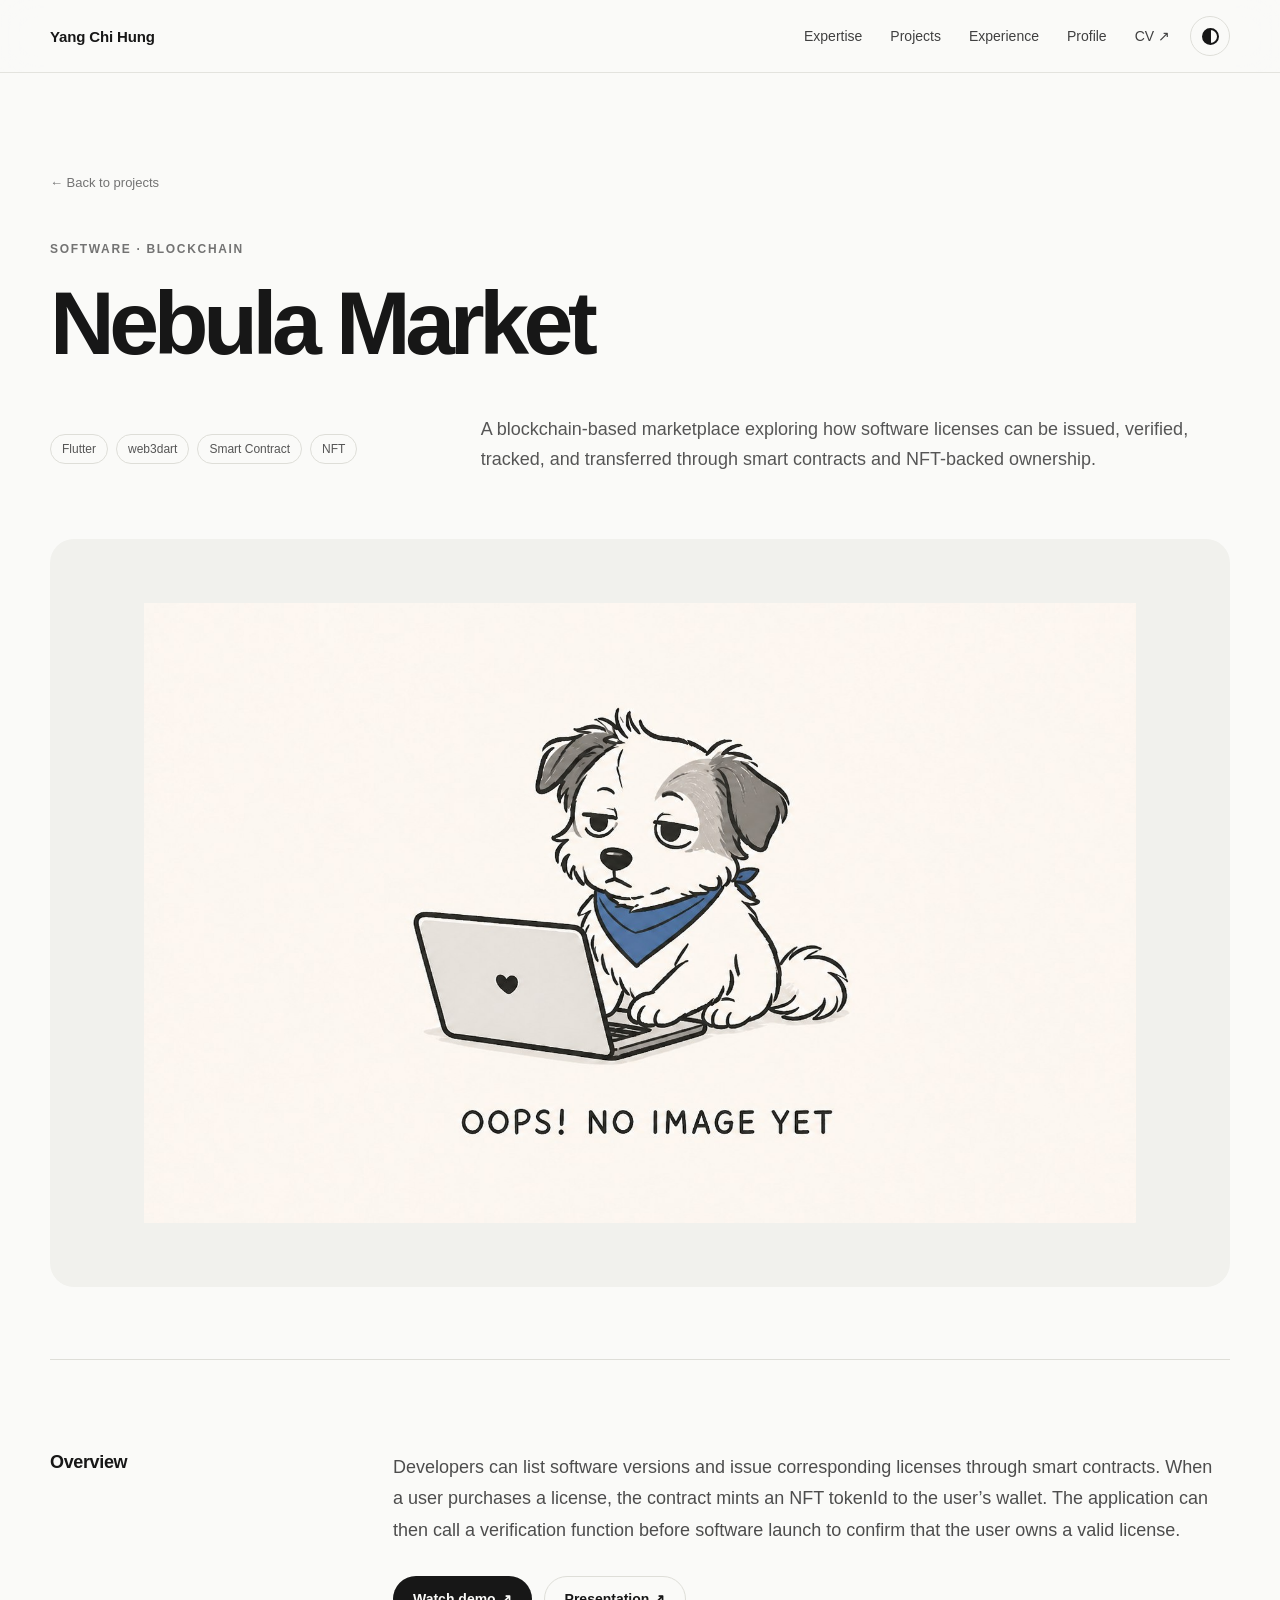
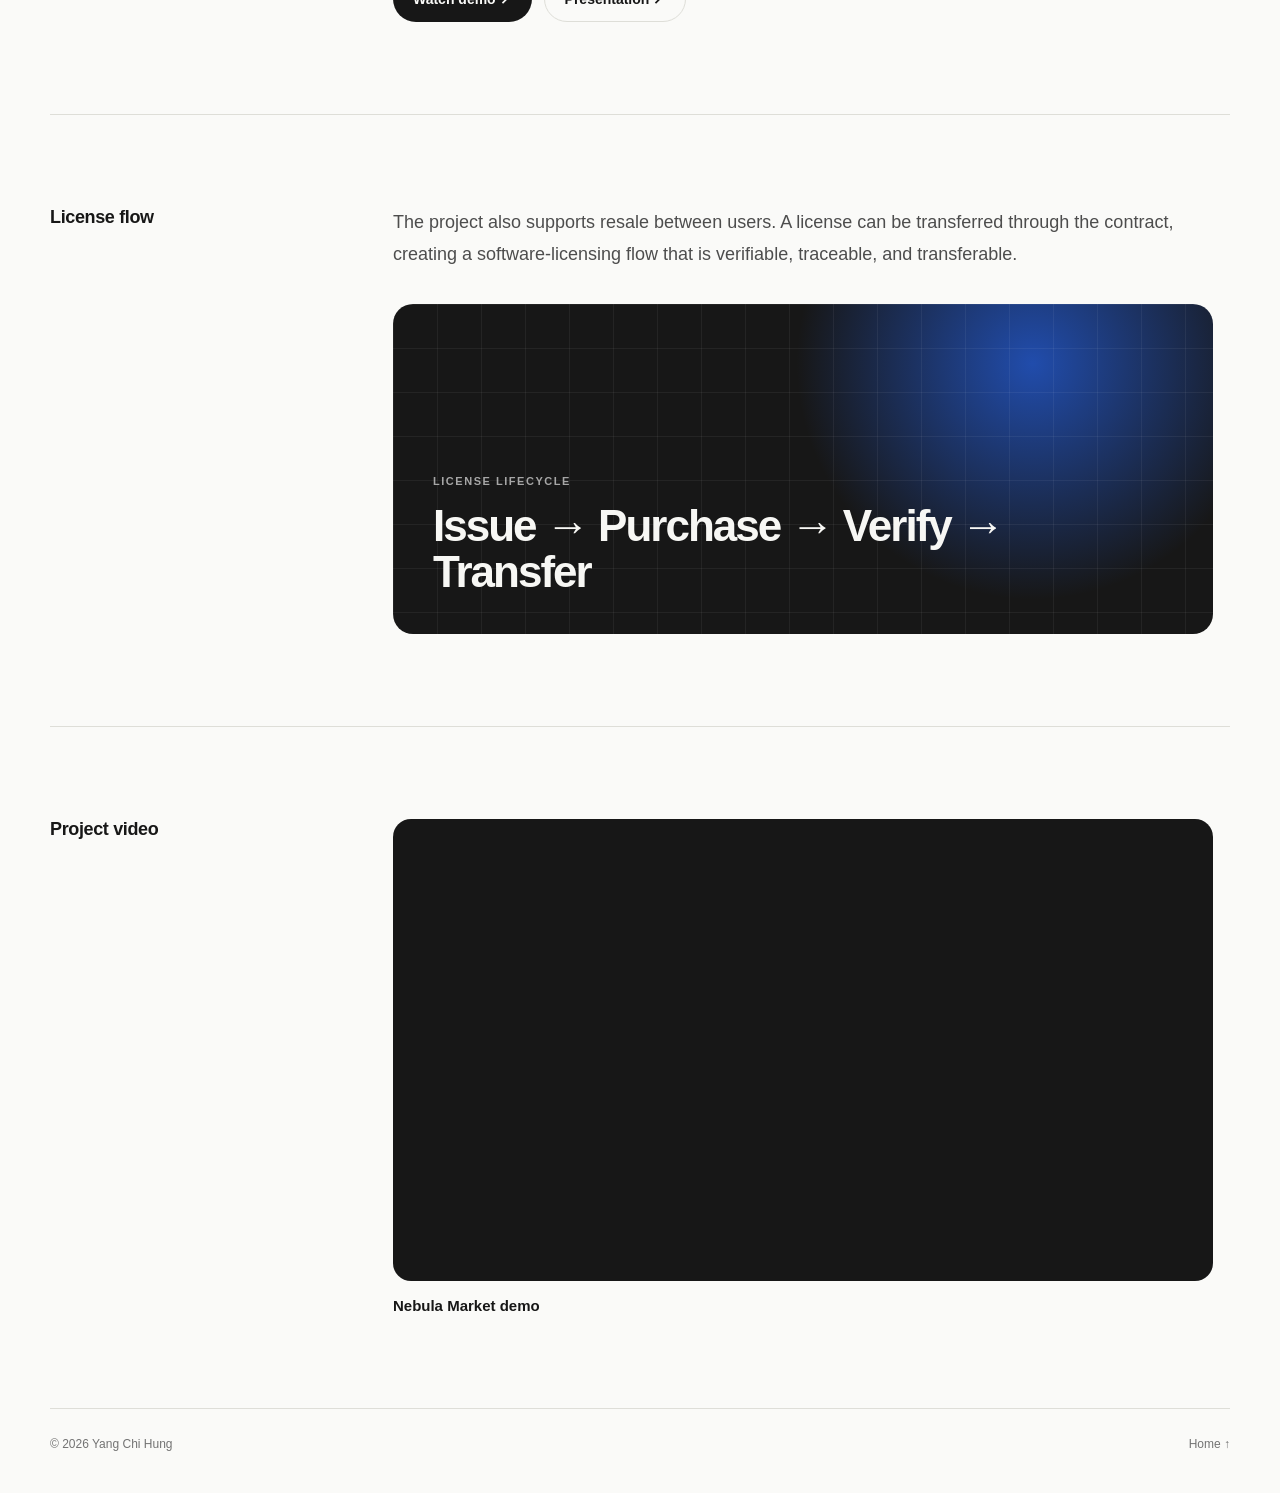
==== commit ab44c40f: "Fix stretched project skill tags" ====
--- a/projects/nebula.html
+++ b/projects/nebula.html
@@ -7,7 +7,7 @@
   <title>Nebula Market — Yang Chi Hung</title>
   <link rel="icon" href="../assets/favicon.svg" type="image/svg+xml" />
   <script src="../theme-init.js"></script>
-  <link rel="stylesheet" href="../styles.css?v=20260827-4" />
+  <link rel="stylesheet" href="../styles.css?v=20260827-9" />
 </head>
 <body class="project-page">
   <header class="site-header"><div class="wrap nav-wrap"><a class="brand" href="../index.html">Yang Chi Hung</a><nav class="nav"><a href="../index.html#expertise">Expertise</a><a href="../index.html#projects">Projects</a><a href="../index.html#experience">Experience</a><a href="../index.html#about">Profile</a><a href="../assets/documents/yang-chi-hung-cv.pdf" target="_blank" rel="noreferrer">CV ↗</a></nav><button class="nav-toggle" type="button" aria-label="Open navigation" aria-expanded="false"><span></span><span></span></button></div></header>
@@ -27,6 +27,7 @@
     <section class="case-section wrap reveal"><div class="case-grid"><h2>Project video</h2><div class="case-content" data-project-videos="nebula"><p>Watch the project demo through the link above.</p></div></div></section>
   </main>
   <footer class="footer wrap"><span>© <span id="year"></span> Yang Chi Hung</span><a href="../index.html">Home ↑</a></footer>
-  <script type="module" src="../script.js?v=20260827-4"></script>
+  <script type="module" src="../script.js?v=20260827-8"></script>
 </body>
 </html>
+
--- a/styles.css
+++ b/styles.css
@@ -268,8 +268,14 @@
 .story-card-grid { display:grid; grid-template-columns:repeat(2,minmax(0,1fr)); gap:22px; }
 .story-card { overflow:hidden; margin:0; border:1px solid var(--line); border-radius:22px; background:var(--surface); }
 .story-card-wide { grid-column:1 / -1; }
-.story-card-media { overflow:hidden; aspect-ratio:16/9; background:#ededed; }
+.story-card-media { position:relative; overflow:hidden; aspect-ratio:16/9; background:#ededed; }
 .story-card-media img { height:100%; object-fit:contain; }
+.story-image-hotspots { position:absolute; inset:0; }
+.story-image-hotspot { position:absolute; left:var(--hotspot-x); top:var(--hotspot-y); width:var(--hotspot-width); height:var(--hotspot-height); border-radius:14px; color:var(--text); cursor:pointer; transition:background .2s ease, transform .2s ease; }
+.story-image-hotspot span { position:absolute; right:8px; top:50%; padding:7px 10px; border-radius:999px; background:rgba(255,255,255,.94); box-shadow:0 6px 18px rgba(0,0,0,.16); font-size:clamp(8px,1.1vw,13px); font-weight:780; line-height:1; white-space:nowrap; opacity:0; transform:translateY(-50%) translateX(5px); transition:opacity .2s ease, transform .2s ease; }
+.story-image-hotspot:hover, .story-image-hotspot:focus-visible { z-index:1; background:rgba(255,255,255,.14); transform:scale(1.012); }
+.story-image-hotspot:hover span, .story-image-hotspot:focus-visible span { opacity:1; transform:translateY(-50%) translateX(0); }
+.story-image-hotspot:focus-visible { outline:3px solid #fff; outline-offset:2px; }
 .story-card figcaption { min-height:190px; padding:25px 27px 28px; }
 .story-card figcaption > p { margin:0 0 12px; color:var(--accent); font-size:10px; font-weight:750; letter-spacing:.13em; text-transform:uppercase; }
 .story-card h4 { margin:0; font-size:clamp(23px,2.5vw,34px); line-height:1.08; letter-spacing:-.035em; }
@@ -277,6 +283,9 @@
 .story-card-wide figcaption { display:grid; grid-template-columns:.3fr 1fr; gap:12px 40px; min-height:auto; }
 .story-card-wide figcaption > p { grid-column:1; grid-row:1 / 3; }
 .story-card-wide h4, .story-card-wide figcaption > span { grid-column:2; }
+.story-card-wide .story-interaction-hint { grid-column:2; }
+.story-interaction-hint { display:flex; align-items:center; gap:8px; margin-top:16px; color:var(--accent); font-size:12px; font-weight:700; line-height:1.5; }
+.story-interaction-hint b { display:grid; width:22px; height:22px; place-items:center; border:1px solid currentColor; border-radius:50%; }
 .flagship-copy { max-width:530px; }
 .flagship-meta { display:flex; justify-content:space-between; gap:24px; margin-bottom:46px; padding-bottom:14px; border-bottom:1px solid var(--line); color:var(--muted); font-size:11px; font-weight:700; letter-spacing:.1em; text-transform:uppercase; }
 .flagship-copy .project-type { margin-bottom:14px; }
@@ -325,8 +334,8 @@
 .project-info h3, .project-card h3 { margin:0; font-size: clamp(27px,3vw,40px); line-height:1.12; letter-spacing:-.035em; font-weight:620; }
 .project-info p:not(.project-type), .project-card p:not(.project-type) { max-width:760px; color:var(--copy); line-height:1.65; font-size:16px; }
 .project-type { margin:0 0 12px; }
-.tags { display:flex; flex-wrap:wrap; gap:8px; margin-top:20px; }
-.tags span, .tags a { padding:7px 11px; border:1px solid var(--line); border-radius:999px; font-size:12px; color:var(--copy); }
+.tags { display:flex; align-content:flex-start; align-items:flex-start; flex-wrap:wrap; gap:8px; margin-top:20px; }
+.tags span, .tags a { display:inline-flex; width:max-content; height:fit-content; padding:7px 11px; align-items:center; border:1px solid var(--line); border-radius:999px; font-size:12px; line-height:1.2; color:var(--copy); }
 .tags a { transition:border-color .2s ease, color .2s ease, background .2s ease; }
 .tags a:hover, .tags a:focus-visible { border-color:var(--accent); color:var(--accent); background:var(--accent-wash); }
 .text-link { display:inline-flex; gap:9px; margin-top:26px; font-size:14px; font-weight:700; }
@@ -528,6 +537,8 @@
   .story-card-wide { grid-column:auto; }
   .story-card figcaption, .story-card-wide figcaption { display:block; min-height:auto; padding:22px; }
   .story-card-wide figcaption > p, .story-card-wide h4, .story-card-wide figcaption > span { grid-column:auto; grid-row:auto; }
+  .story-image-hotspot { border-radius:7px; }
+  .story-image-hotspot span { right:4px; padding:5px 7px; }
   .story-chapter { padding-top:82px; }
   .story-chapter + .story-chapter { margin-top:58px; }
   .project-facts > div { grid-template-columns:1fr; gap:8px; }
@@ -543,10 +554,11 @@
   .mini-project { grid-template-columns:112px 1fr; gap:16px; }
   .mini-project img { width:112px; height:78px; }
   .contact-section { padding:94px 0; }
-}
-
-@media (prefers-reduced-motion: reduce) {
+}
+
+@media (prefers-reduced-motion: reduce) {
   html { scroll-behavior:auto; }
   *, *::before, *::after { animation-duration:.01ms !important; transition-duration:.01ms !important; }
   .reveal { opacity:1; transform:none; }
 }
+
